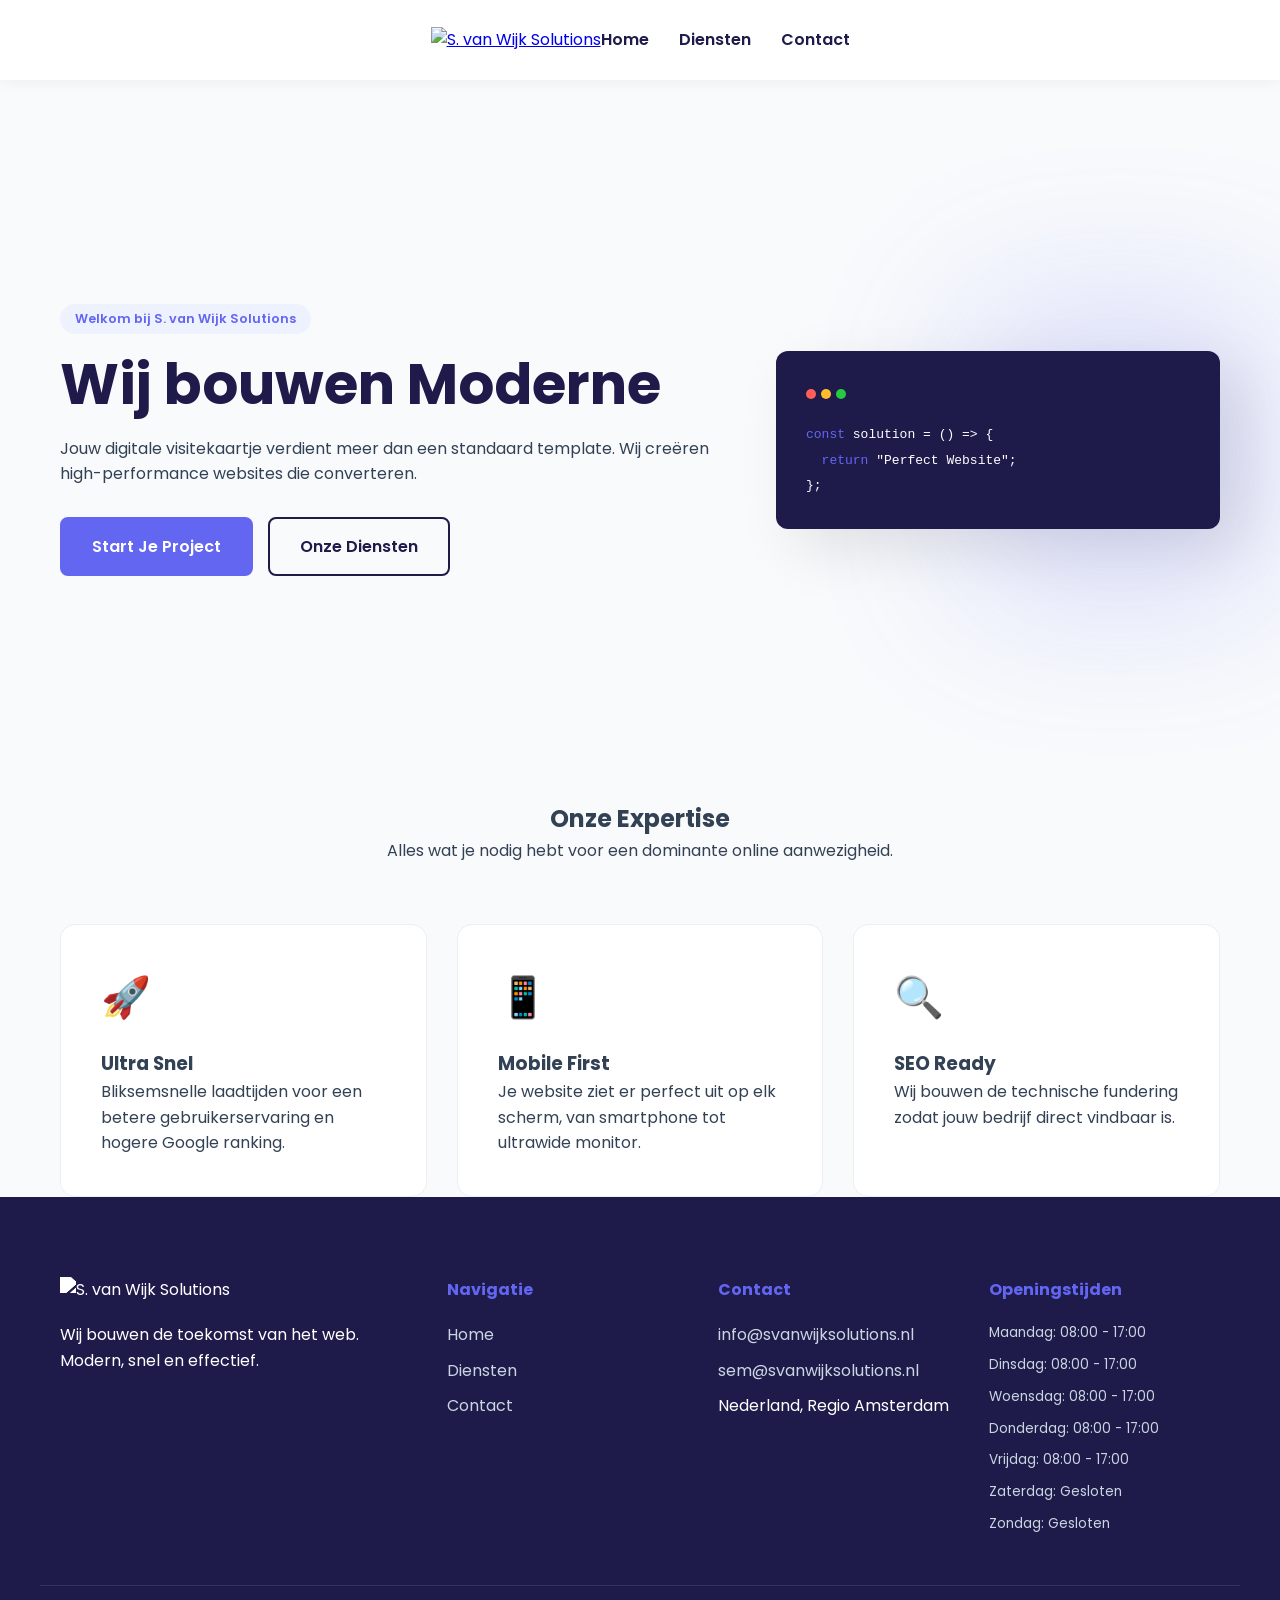
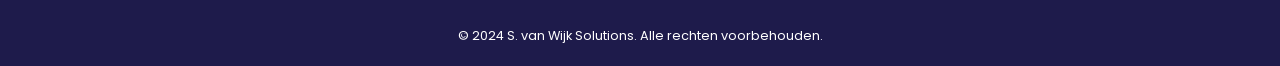
==== index.html @ f0fe6c26 "Add files via upload" ====
<!DOCTYPE html>
<html lang="nl">
<head>
    <meta charset="UTF-8">
    <meta name="viewport" content="width=device-width, initial-scale=1.0">
    <title>S. van Wijk Solutions | Moderne Websites & Maatwerk</title>
    <meta name="description" content="S. van Wijk Solutions bouwt ultra-moderne, snelle en SEO-geoptimaliseerde websites voor bedrijven.">
    <link rel="stylesheet" href="style.css">
    <link rel="preconnect" href="https://fonts.googleapis.com">
    <link rel="preconnect" href="https://fonts.gstatic.com" crossorigin>
    <link href="https://fonts.googleapis.com/css2?family=Poppins:wght@300;400;600;800&display=swap" rel="stylesheet">
</head>
<body>

    <div id="header-placeholder"></div>

    <main>
        <!-- HERO SECTION -->
        <section class="hero reveal">
            <div class="container hero-grid">
                <div class="hero-content">
                    <span class="badge">Welkom bij S. van Wijk Solutions</span>
                    <h1>Wij bouwen <span class="typewriter" id="typewriter"></span></h1>
                    <p>Jouw digitale visitekaartje verdient meer dan een standaard template. Wij creëren high-performance websites die converteren.</p>
                    <div class="hero-btns">
                        <a href="contact.html" class="btn btn-primary">Start Je Project</a>
                        <a href="#diensten" class="btn btn-secondary">Onze Diensten</a>
                    </div>
                </div>
                <div class="hero-visual">
                    <div class="floating-card">
                        <div class="code-dots"><span></span><span></span><span></span></div>
                        <pre><code><span>const</span> solution = () => {
  <span>return</span> "Perfect Website";
};</code></pre>
                    </div>
                    <div class="blob"></div>
                </div>
            </div>
        </section>

        <!-- SERVICES SECTION -->
        <section id="diensten" class="services container reveal">
            <div class="section-header">
                <h2>Onze Expertise</h2>
                <p>Alles wat je nodig hebt voor een dominante online aanwezigheid.</p>
            </div>
            <div class="grid-3">
                <div class="card">
                    <div class="icon">🚀</div>
                    <h3>Ultra Snel</h3>
                    <p>Bliksemsnelle laadtijden voor een betere gebruikerservaring en hogere Google ranking.</p>
                </div>
                <div class="card">
                    <div class="icon">📱</div>
                    <h3>Mobile First</h3>
                    <p>Je website ziet er perfect uit op elk scherm, van smartphone tot ultrawide monitor.</p>
                </div>
                <div class="card">
                    <div class="icon">🔍</div>
                    <h3>SEO Ready</h3>
                    <p>Wij bouwen de technische fundering zodat jouw bedrijf direct vindbaar is.</p>
                </div>
            </div>
        </section>
    </main>

    <div id="footer-placeholder"></div>

    <script src="js/script.js"></script>
</body>
</html>
---- style.css ----
:root {
    --primary: #1e1b4b; /* Deep Indigo */
    --accent: #6366f1;  /* Electric Indigo */
    --soft: #EEF2FF;
    --text: #334155;
    --light: #f8fafc;
    --white: #ffffff;
    --transition: all 0.4s cubic-bezier(0.165, 0.84, 0.44, 1);
}

* { margin: 0; padding: 0; box-sizing: border-box; }

body {
    font-family: 'Poppins', sans-serif;
    background-color: var(--light);
    color: var(--text);
    line-height: 1.6;
    overflow-x: hidden;
}

.container {
    max-width: 1200px;
    margin: 0 auto;
    padding: 0 20px;
}

/* Header & Nav */
header {
    background: var(--white);
    height: 80px;
    display: flex;
    align-items: center;
    position: sticky;
    top: 0;
    z-index: 1000;
    box-shadow: 0 2px 15px rgba(0,0,0,0.05);
}

nav {
    display: flex;
    justify-content: space-between;
    align-items: center;
    width: 100%;
}

.logo img {
    max-height: 35px;
    display: block;
}

.nav-links {
    display: flex;
    gap: 30px;
    list-style: none;
}

.nav-links a {
    text-decoration: none;
    color: var(--primary);
    font-weight: 600;
    transition: var(--transition);
}

.nav-links a:hover { color: var(--accent); }

/* Mobile Menu Button */
.burger {
    display: none;
    cursor: pointer;
    background: none;
    border: none;
    font-size: 24px;
    color: var(--primary);
}

/* Mobile Overlay */
.mobile-overlay {
    position: fixed;
    top: 0;
    right: -100%;
    width: 100%;
    height: 100vh;
    background: var(--primary);
    display: flex;
    flex-direction: column;
    align-items: center;
    justify-content: center;
    transition: var(--transition);
    z-index: 999;
}

.mobile-overlay.active { right: 0; }

.mobile-overlay a {
    color: var(--white);
    font-size: 2rem;
    margin: 15px 0;
    text-decoration: none;
}

/* Hero Section */
.hero {
    padding: 100px 0;
    min-height: 80vh;
    display: flex;
    align-items: center;
}

.hero-grid {
    display: grid;
    grid-template-columns: 1.2fr 0.8fr;
    gap: 50px;
    align-items: center;
}

.badge {
    background: var(--soft);
    color: var(--accent);
    padding: 5px 15px;
    border-radius: 20px;
    font-size: 0.8rem;
    font-weight: 600;
    display: inline-block;
    margin-bottom: 20px;
}

h1 { font-size: 3.5rem; color: var(--primary); line-height: 1.1; margin-bottom: 20px; }
.accent-text { color: var(--accent); }

.hero-btns { display: flex; gap: 15px; margin-top: 30px; }

.btn {
    padding: 15px 30px;
    border-radius: 8px;
    text-decoration: none;
    font-weight: 600;
    transition: var(--transition);
    display: inline-block;
}

.btn-primary { background: var(--accent); color: var(--white); border: 2px solid var(--accent); }
.btn-primary:hover { background: transparent; color: var(--accent); transform: translateY(-3px); }

.btn-secondary { border: 2px solid var(--primary); color: var(--primary); }

/* Visual Elements */
.hero-visual { position: relative; }

.floating-card {
    background: var(--primary);
    color: #fff;
    padding: 30px;
    border-radius: 12px;
    box-shadow: 20px 20px 60px rgba(0,0,0,0.1);
    position: relative;
    z-index: 2;
    animation: float 6s ease-in-out infinite;
}

.code-dots span {
    height: 10px; width: 10px; border-radius: 50%; display: inline-block;
    background: #ff5f56; margin-right: 5px;
}
.code-dots span:nth-child(2) { background: #ffbd2e; }
.code-dots span:nth-child(3) { background: #27c93f; }

pre { font-family: 'Courier New', monospace; margin-top: 15px; }
pre code span { color: var(--accent); }

.blob {
    position: absolute;
    top: -50px; right: -50px;
    width: 300px; height: 300px;
    background: var(--accent);
    filter: blur(80px);
    opacity: 0.2;
    z-index: 1;
}

/* Sections */
.section-header { text-align: center; margin-bottom: 60px; }
.grid-3 { display: grid; grid-template-columns: repeat(3, 1fr); gap: 30px; }

.card {
    background: var(--white);
    padding: 40px;
    border-radius: 15px;
    transition: var(--transition);
    border: 1px solid #eee;
}

.card:hover { transform: translateY(-10px); box-shadow: 0 20px 40px rgba(0,0,0,0.05); }
.card .icon { font-size: 2.5rem; margin-bottom: 20px; }

/* Contact Page Specifics */
.contact-split { display: grid; grid-template-columns: 1fr 1fr; gap: 40px; margin-top: 40px; }
.map-container { height: 450px; border-radius: 15px; overflow: hidden; }
.contact-form { display: grid; gap: 20px; }
.form-group input, .form-group textarea {
    width: 100%; padding: 15px; border: 1px solid #ddd; border-radius: 8px; font-family: inherit;
}

/* Footer */
footer { background: var(--primary); color: var(--white); padding: 80px 0 20px 0; }
.footer-grid { display: grid; grid-template-columns: 1.5fr 1fr 1fr 1fr; gap: 40px; }
.footer-col h4 { margin-bottom: 20px; color: var(--accent); }
.footer-col ul { list-style: none; }
.footer-col ul li { margin-bottom: 10px; }
.footer-col a { color: #cbd5e1; text-decoration: none; transition: 0.3s; }
.footer-col a:hover { color: var(--white); }
.footer-bottom { text-align: center; padding-top: 40px; margin-top: 40px; border-top: 1px solid rgba(255,255,255,0.1); font-size: 0.8rem; }

/* Animations */
@keyframes float {
    0%, 100% { transform: translateY(0); }
    50% { transform: translateY(-20px); }
}

.reveal { opacity: 0; transform: translateY(30px); transition: 1s all ease; }
.reveal.active { opacity: 1; transform: translateY(0); }

/* Responsive */
@media (max-width: 968px) {
    h1 { font-size: 2.5rem; }
    .hero-grid, .grid-3, .contact-split, .footer-grid { grid-template-columns: 1fr; }
    .hero-visual { order: -1; }
    .burger { display: block; }
    .nav-links { display: none; }
}
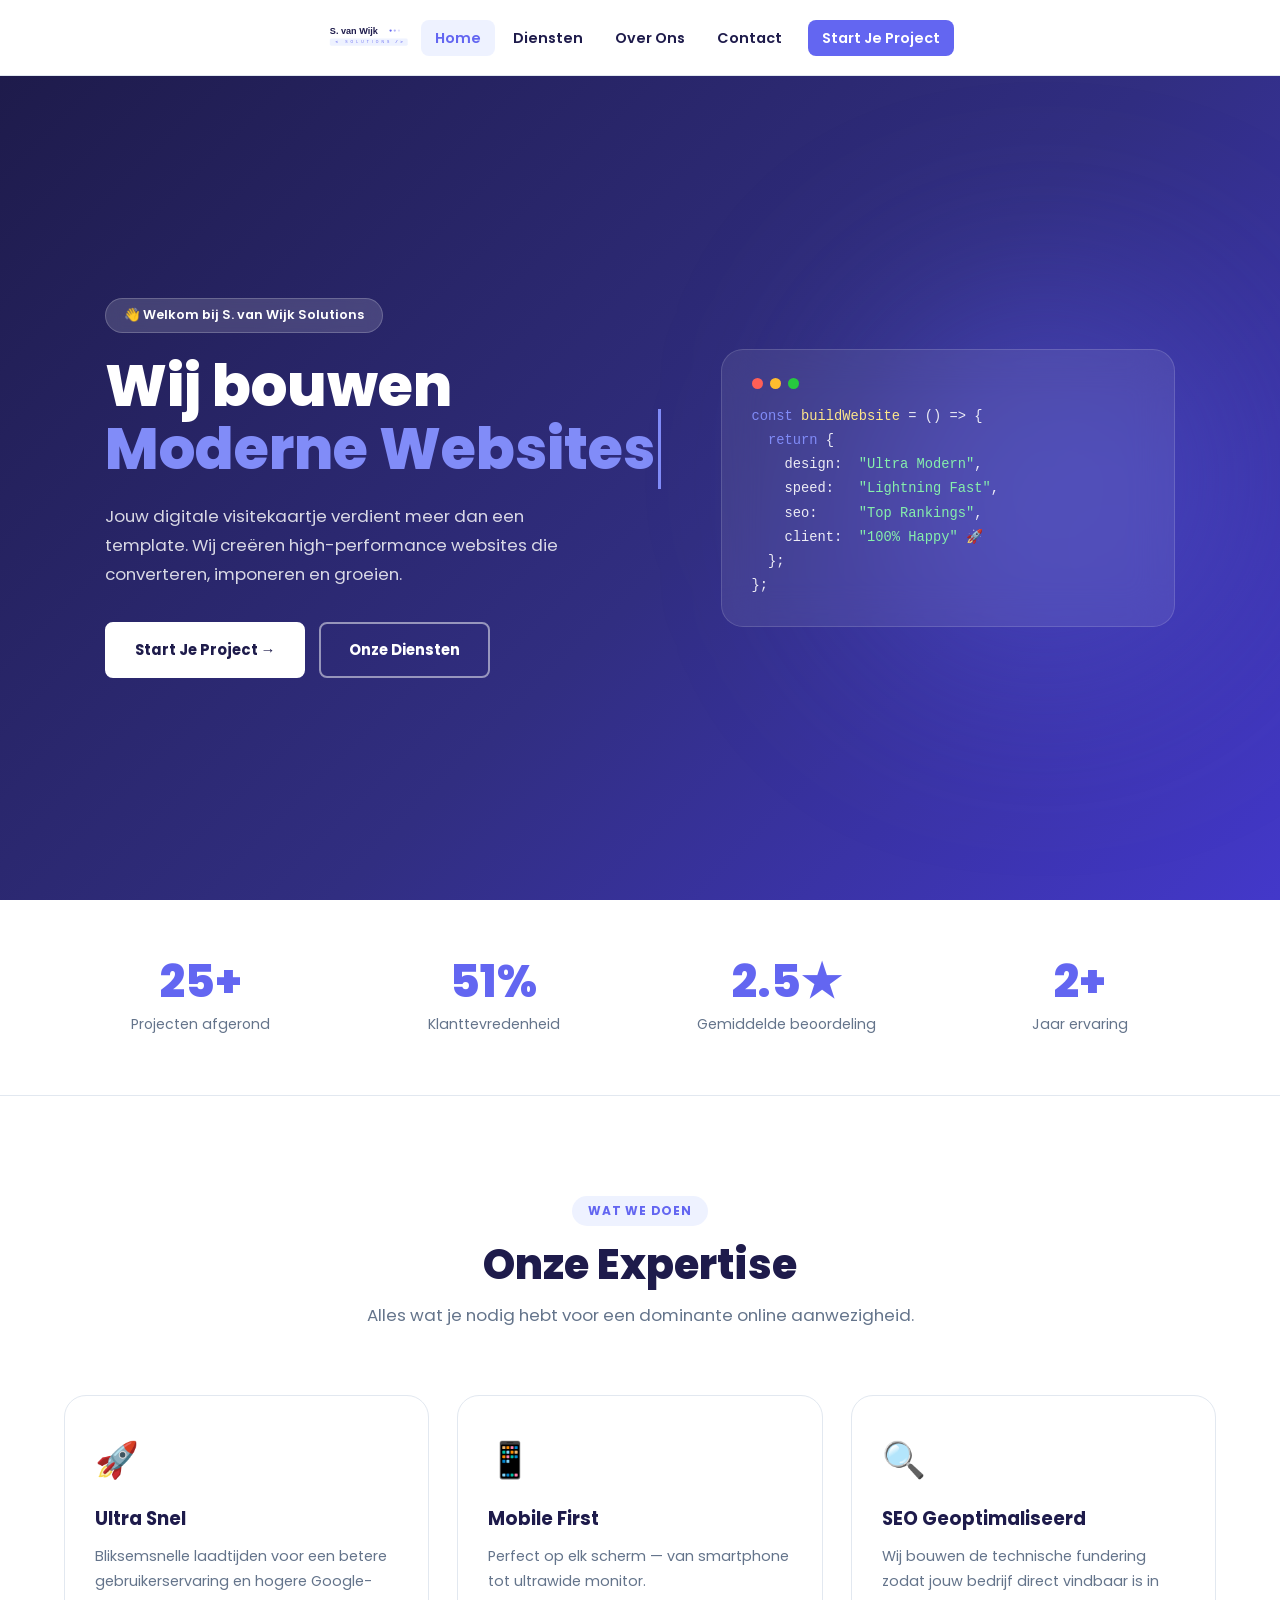
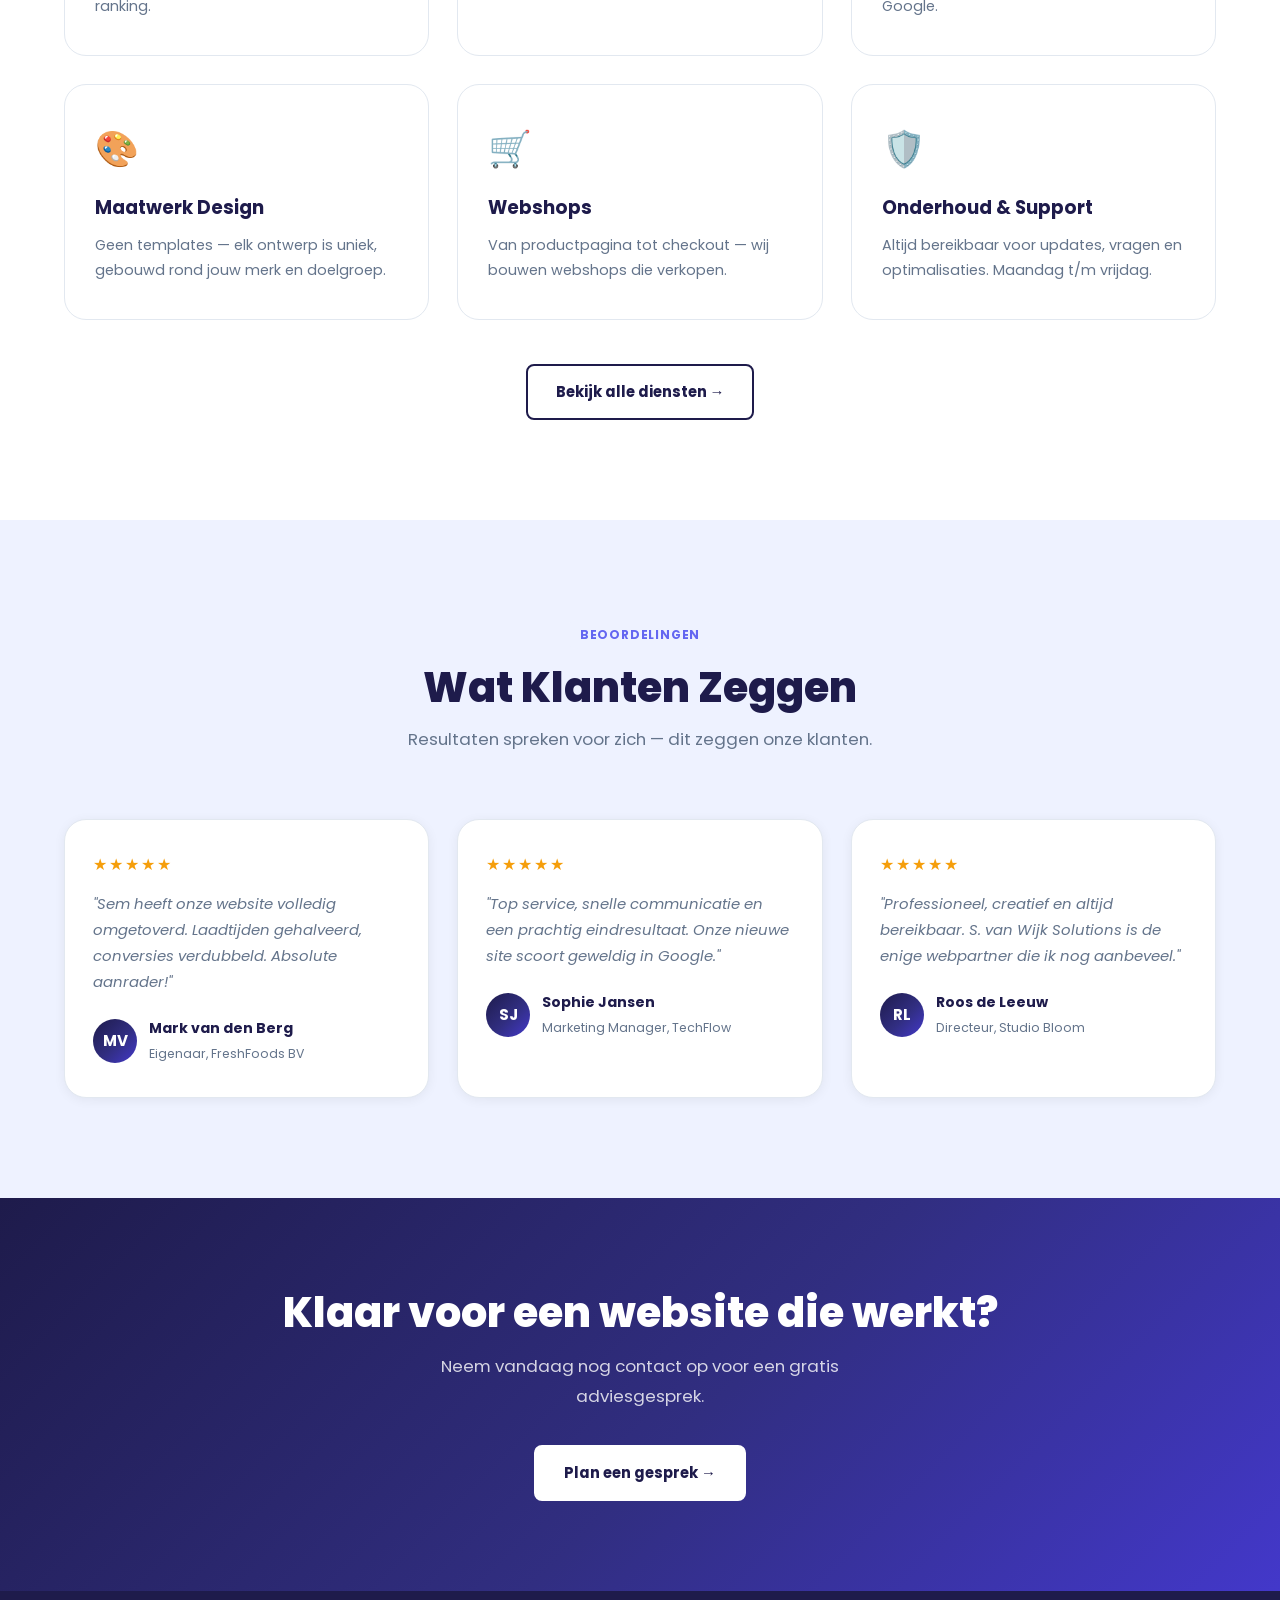
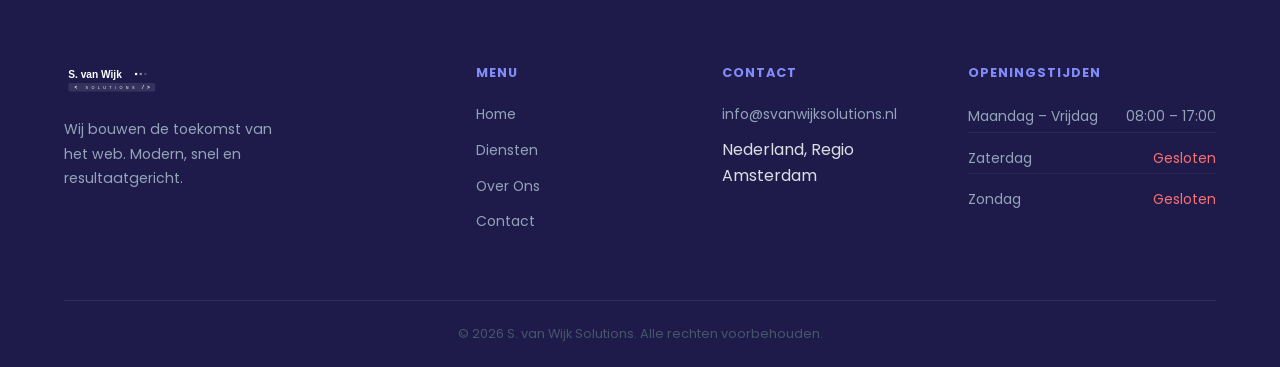
==== commit 389953de: "Add files via upload" ====
--- a/index.html
+++ b/index.html
@@ -1,72 +1,182 @@
 <!DOCTYPE html>
 <html lang="nl">
 <head>
-    <meta charset="UTF-8">
-    <meta name="viewport" content="width=device-width, initial-scale=1.0">
-    <title>S. van Wijk Solutions | Moderne Websites & Maatwerk</title>
-    <meta name="description" content="S. van Wijk Solutions bouwt ultra-moderne, snelle en SEO-geoptimaliseerde websites voor bedrijven.">
-    <link rel="stylesheet" href="style.css">
-    <link rel="preconnect" href="https://fonts.googleapis.com">
-    <link rel="preconnect" href="https://fonts.gstatic.com" crossorigin>
-    <link href="https://fonts.googleapis.com/css2?family=Poppins:wght@300;400;600;800&display=swap" rel="stylesheet">
+  <meta charset="UTF-8">
+  <meta name="viewport" content="width=device-width, initial-scale=1.0">
+  <title>S. van Wijk Solutions | Moderne Websites & Maatwerk</title>
+  <meta name="description" content="S. van Wijk Solutions bouwt ultra-moderne, snelle en SEO-geoptimaliseerde websites en webshops voor bedrijven in heel Nederland.">
+  <link rel="preconnect" href="https://fonts.googleapis.com">
+  <link rel="preconnect" href="https://fonts.gstatic.com" crossorigin>
+  <link href="https://fonts.googleapis.com/css2?family=Poppins:wght@300;400;600;700;800&display=swap" rel="stylesheet">
+  <link rel="stylesheet" href="/style.css">
 </head>
 <body>
 
-    <div id="header-placeholder"></div>
+  <div id="header-placeholder"></div>
 
-    <main>
-        <!-- HERO SECTION -->
-        <section class="hero reveal">
-            <div class="container hero-grid">
-                <div class="hero-content">
-                    <span class="badge">Welkom bij S. van Wijk Solutions</span>
-                    <h1>Wij bouwen <span class="typewriter" id="typewriter"></span></h1>
-                    <p>Jouw digitale visitekaartje verdient meer dan een standaard template. Wij creëren high-performance websites die converteren.</p>
-                    <div class="hero-btns">
-                        <a href="contact.html" class="btn btn-primary">Start Je Project</a>
-                        <a href="#diensten" class="btn btn-secondary">Onze Diensten</a>
-                    </div>
-                </div>
-                <div class="hero-visual">
-                    <div class="floating-card">
-                        <div class="code-dots"><span></span><span></span><span></span></div>
-                        <pre><code><span>const</span> solution = () => {
-  <span>return</span> "Perfect Website";
-};</code></pre>
-                    </div>
-                    <div class="blob"></div>
-                </div>
+  <main>
+
+    <!-- ===== HERO ===== -->
+    <section class="hero">
+      <div class="container">
+        <div class="hero__grid">
+          <div class="hero__content">
+            <span class="hero__badge">👋 Welkom bij S. van Wijk Solutions</span>
+            <h1>Wij bouwen<br><span class="typewriter" id="typewriter"></span></h1>
+            <p class="hero__sub">Jouw digitale visitekaartje verdient meer dan een template. Wij creëren high-performance websites die converteren, imponeren en groeien.</p>
+            <div class="hero__btns">
+              <a href="/contact.html" class="btn btn--white">Start Je Project →</a>
+              <a href="/diensten.html" class="btn btn--outline" style="border-color:rgba(255,255,255,.5);color:#fff;">Onze Diensten</a>
             </div>
-        </section>
+          </div>
+          <div class="hero__visual">
+            <div class="code-card">
+              <div class="code-card__dots">
+                <span></span><span></span><span></span>
+              </div>
+              <pre><span class="kw">const</span> <span class="fn">buildWebsite</span> = () => {
+  <span class="kw">return</span> {
+    design:  <span class="str">"Ultra Modern"</span>,
+    speed:   <span class="str">"Lightning Fast"</span>,
+    seo:     <span class="str">"Top Rankings"</span>,
+    client:  <span class="str">"100% Happy"</span> 🚀
+  };
+};</pre>
+            </div>
+            <div class="hero__blob"></div>
+          </div>
+        </div>
+      </div>
+    </section>
 
-        <!-- SERVICES SECTION -->
-        <section id="diensten" class="services container reveal">
-            <div class="section-header">
-                <h2>Onze Expertise</h2>
-                <p>Alles wat je nodig hebt voor een dominante online aanwezigheid.</p>
+    <!-- ===== STATS ===== -->
+    <section class="stats">
+      <div class="container">
+        <div class="stats__grid">
+          <div class="reveal reveal--delay-1">
+            <div class="stat__num"><span data-count="50" data-suffix="+">0+</span></div>
+            <div class="stat__label">Projecten afgerond</div>
+          </div>
+          <div class="reveal reveal--delay-2">
+            <div class="stat__num"><span data-count="100" data-suffix="%">0%</span></div>
+            <div class="stat__label">Klanttevredenheid</div>
+          </div>
+          <div class="reveal reveal--delay-3">
+            <div class="stat__num"><span data-count="4.9" data-suffix="★">0★</span></div>
+            <div class="stat__label">Gemiddelde beoordeling</div>
+          </div>
+          <div class="reveal">
+            <div class="stat__num"><span data-count="5" data-suffix="+">0+</span></div>
+            <div class="stat__label">Jaar ervaring</div>
+          </div>
+        </div>
+      </div>
+    </section>
+
+    <!-- ===== DIENSTEN ===== -->
+    <section class="section section--alt" id="diensten">
+      <div class="container">
+        <div class="section-header reveal">
+          <span class="tag">WAT WE DOEN</span>
+          <h2>Onze Expertise</h2>
+          <p>Alles wat je nodig hebt voor een dominante online aanwezigheid.</p>
+        </div>
+        <div class="grid--3">
+          <div class="card reveal reveal--delay-1">
+            <span class="card__icon">🚀</span>
+            <h3>Ultra Snel</h3>
+            <p>Bliksemsnelle laadtijden voor een betere gebruikerservaring en hogere Google-ranking.</p>
+          </div>
+          <div class="card reveal reveal--delay-2">
+            <span class="card__icon">📱</span>
+            <h3>Mobile First</h3>
+            <p>Perfect op elk scherm — van smartphone tot ultrawide monitor.</p>
+          </div>
+          <div class="card reveal reveal--delay-3">
+            <span class="card__icon">🔍</span>
+            <h3>SEO Geoptimaliseerd</h3>
+            <p>Wij bouwen de technische fundering zodat jouw bedrijf direct vindbaar is in Google.</p>
+          </div>
+          <div class="card reveal reveal--delay-1">
+            <span class="card__icon">🎨</span>
+            <h3>Maatwerk Design</h3>
+            <p>Geen templates — elk ontwerp is uniek, gebouwd rond jouw merk en doelgroep.</p>
+          </div>
+          <div class="card reveal reveal--delay-2">
+            <span class="card__icon">🛒</span>
+            <h3>Webshops</h3>
+            <p>Van productpagina tot checkout — wij bouwen webshops die verkopen.</p>
+          </div>
+          <div class="card reveal reveal--delay-3">
+            <span class="card__icon">🛡️</span>
+            <h3>Onderhoud & Support</h3>
+            <p>Altijd bereikbaar voor updates, vragen en optimalisaties. Maandag t/m vrijdag.</p>
+          </div>
+        </div>
+        <div style="text-align:center; margin-top:44px;" class="reveal">
+          <a href="/diensten.html" class="btn btn--outline">Bekijk alle diensten →</a>
+        </div>
+      </div>
+    </section>
+
+    <!-- ===== TESTIMONIALS ===== -->
+    <section class="section testimonials">
+      <div class="container">
+        <div class="section-header reveal">
+          <span class="tag">BEOORDELINGEN</span>
+          <h2>Wat Klanten Zeggen</h2>
+          <p>Resultaten spreken voor zich — dit zeggen onze klanten.</p>
+        </div>
+        <div class="grid--3">
+          <div class="test-card reveal reveal--delay-1">
+            <div class="test-card__stars">★★★★★</div>
+            <p>"Sem heeft onze website volledig omgetoverd. Laadtijden gehalveerd, conversies verdubbeld. Absolute aanrader!"</p>
+            <div class="test-card__author">
+              <div class="avatar">MV</div>
+              <div>
+                <strong>Mark van den Berg</strong>
+                <span>Eigenaar, FreshFoods BV</span>
+              </div>
             </div>
-            <div class="grid-3">
-                <div class="card">
-                    <div class="icon">🚀</div>
-                    <h3>Ultra Snel</h3>
-                    <p>Bliksemsnelle laadtijden voor een betere gebruikerservaring en hogere Google ranking.</p>
-                </div>
-                <div class="card">
-                    <div class="icon">📱</div>
-                    <h3>Mobile First</h3>
-                    <p>Je website ziet er perfect uit op elk scherm, van smartphone tot ultrawide monitor.</p>
-                </div>
-                <div class="card">
-                    <div class="icon">🔍</div>
-                    <h3>SEO Ready</h3>
-                    <p>Wij bouwen de technische fundering zodat jouw bedrijf direct vindbaar is.</p>
-                </div>
+          </div>
+          <div class="test-card reveal reveal--delay-2">
+            <div class="test-card__stars">★★★★★</div>
+            <p>"Top service, snelle communicatie en een prachtig eindresultaat. Onze nieuwe site scoort geweldig in Google."</p>
+            <div class="test-card__author">
+              <div class="avatar">SJ</div>
+              <div>
+                <strong>Sophie Jansen</strong>
+                <span>Marketing Manager, TechFlow</span>
+              </div>
             </div>
-        </section>
-    </main>
+          </div>
+          <div class="test-card reveal reveal--delay-3">
+            <div class="test-card__stars">★★★★★</div>
+            <p>"Professioneel, creatief en altijd bereikbaar. S. van Wijk Solutions is de enige webpartner die ik nog aanbeveel."</p>
+            <div class="test-card__author">
+              <div class="avatar">RL</div>
+              <div>
+                <strong>Roos de Leeuw</strong>
+                <span>Directeur, Studio Bloom</span>
+              </div>
+            </div>
+          </div>
+        </div>
+      </div>
+    </section>
 
-    <div id="footer-placeholder"></div>
+    <!-- ===== CTA BANNER ===== -->
+    <section class="cta-banner reveal">
+      <div class="container">
+        <h2>Klaar voor een website die werkt?</h2>
+        <p>Neem vandaag nog contact op voor een gratis adviesgesprek.</p>
+        <a href="/contact.html" class="btn btn--white">Plan een gesprek →</a>
+      </div>
+    </section>
 
-    <script src="js/script.js"></script>
+  </main>
+
+  <div id="footer-placeholder"></div>
+  <script src="/js/script.js"></script>
 </body>
 </html>
--- a/style.css
+++ b/style.css
@@ -1,229 +1,766 @@
+/* ============================================================
+   DESIGN TOKENS
+============================================================ */
 :root {
-    --primary: #1e1b4b; /* Deep Indigo */
-    --accent: #6366f1;  /* Electric Indigo */
-    --soft: #EEF2FF;
-    --text: #334155;
-    --light: #f8fafc;
-    --white: #ffffff;
-    --transition: all 0.4s cubic-bezier(0.165, 0.84, 0.44, 1);
-}
-
-* { margin: 0; padding: 0; box-sizing: border-box; }
-
+  --clr-primary:   #1e1b4b;
+  --clr-accent:    #6366f1;
+  --clr-accent-h:  #4f46e5;
+  --clr-accent2:   #818cf8;
+  --clr-soft:      #eef2ff;
+  --clr-text:      #334155;
+  --clr-muted:     #64748b;
+  --clr-light:     #f8fafc;
+  --clr-white:     #ffffff;
+  --clr-border:    #e2e8f0;
+
+  --gradient: linear-gradient(135deg, #1e1b4b 0%, #312e81 55%, #4338ca 100%);
+
+  --radius-sm: 8px;
+  --radius-md: 14px;
+  --radius-lg: 22px;
+
+  --shadow-sm: 0 2px 12px rgba(0,0,0,.06);
+  --shadow-md: 0 8px 30px rgba(0,0,0,.09);
+  --shadow-lg: 0 20px 60px rgba(0,0,0,.12);
+
+  --tr: all .35s cubic-bezier(.165,.84,.44,1);
+
+  --max-w: 1200px;
+  --header-h: 76px;
+}
+
+/* ============================================================
+   RESET & BASE
+============================================================ */
+*, *::before, *::after { margin: 0; padding: 0; box-sizing: border-box; }
+html { scroll-behavior: smooth; font-size: 16px; }
 body {
-    font-family: 'Poppins', sans-serif;
-    background-color: var(--light);
-    color: var(--text);
-    line-height: 1.6;
-    overflow-x: hidden;
-}
-
+  font-family: 'Poppins', sans-serif;
+  background: var(--clr-light);
+  color: var(--clr-text);
+  line-height: 1.6;
+  overflow-x: hidden;
+}
+img { display: block; max-width: 100%; height: auto; }
+a { color: inherit; }
+ul[role="list"] { list-style: none; }
+
+/* ============================================================
+   TYPOGRAPHY
+============================================================ */
+h1 { font-size: clamp(2rem, 5vw, 3.6rem); font-weight: 800; line-height: 1.1; color: var(--clr-primary); }
+h2 { font-size: clamp(1.6rem, 3.5vw, 2.6rem); font-weight: 800; line-height: 1.2; color: var(--clr-primary); }
+h3 { font-size: 1.15rem; font-weight: 700; color: var(--clr-primary); }
+p  { color: var(--clr-muted); line-height: 1.75; }
+
+/* ============================================================
+   LAYOUT UTILS
+============================================================ */
 .container {
-    max-width: 1200px;
-    margin: 0 auto;
-    padding: 0 20px;
-}
-
-/* Header & Nav */
+  max-width: var(--max-w);
+  margin-inline: auto;
+  padding-inline: 24px;
+}
+.section { padding-block: 100px; }
+.section--alt { background: var(--clr-white); }
+
+.section-header {
+  text-align: center;
+  max-width: 600px;
+  margin-inline: auto;
+  margin-bottom: 64px;
+}
+.section-header p { margin-top: 12px; font-size: 1.05rem; }
+
+.tag {
+  display: inline-block;
+  background: var(--clr-soft);
+  color: var(--clr-accent);
+  padding: 5px 16px;
+  border-radius: 24px;
+  font-size: .75rem;
+  font-weight: 700;
+  letter-spacing: .8px;
+  text-transform: uppercase;
+  margin-bottom: 14px;
+}
+
+/* ============================================================
+   BUTTONS
+============================================================ */
+.btn {
+  display: inline-block;
+  padding: 14px 28px;
+  border-radius: var(--radius-sm);
+  font-family: 'Poppins', sans-serif;
+  font-weight: 700;
+  font-size: .93rem;
+  text-decoration: none;
+  cursor: pointer;
+  border: 2px solid transparent;
+  transition: var(--tr);
+  white-space: nowrap;
+}
+.btn--primary {
+  background: var(--clr-accent);
+  color: var(--clr-white);
+  border-color: var(--clr-accent);
+}
+.btn--primary:hover {
+  background: var(--clr-accent-h);
+  border-color: var(--clr-accent-h);
+  transform: translateY(-2px);
+  box-shadow: 0 10px 28px rgba(99,102,241,.35);
+}
+.btn--outline {
+  background: transparent;
+  color: var(--clr-primary);
+  border-color: var(--clr-primary);
+}
+.btn--outline:hover {
+  background: var(--clr-primary);
+  color: var(--clr-white);
+  transform: translateY(-2px);
+}
+.btn--white {
+  background: var(--clr-white);
+  color: var(--clr-primary);
+  border-color: var(--clr-white);
+}
+.btn--white:hover {
+  background: transparent;
+  color: var(--clr-white);
+  transform: translateY(-2px);
+}
+
+/* ============================================================
+   HEADER
+============================================================ */
 header {
-    background: var(--white);
-    height: 80px;
-    display: flex;
-    align-items: center;
-    position: sticky;
-    top: 0;
-    z-index: 1000;
-    box-shadow: 0 2px 15px rgba(0,0,0,0.05);
-}
-
-nav {
-    display: flex;
-    justify-content: space-between;
-    align-items: center;
-    width: 100%;
-}
-
-.logo img {
-    max-height: 35px;
-    display: block;
-}
-
-.nav-links {
-    display: flex;
-    gap: 30px;
-    list-style: none;
-}
-
-.nav-links a {
-    text-decoration: none;
-    color: var(--primary);
-    font-weight: 600;
-    transition: var(--transition);
-}
-
-.nav-links a:hover { color: var(--accent); }
-
-/* Mobile Menu Button */
-.burger {
-    display: none;
-    cursor: pointer;
-    background: none;
-    border: none;
-    font-size: 24px;
-    color: var(--primary);
-}
-
-/* Mobile Overlay */
+  position: sticky;
+  top: 0;
+  z-index: 900;
+  background: rgba(255,255,255,.97);
+  backdrop-filter: blur(12px);
+  -webkit-backdrop-filter: blur(12px);
+  height: var(--header-h);
+  display: flex;
+  align-items: center;
+  border-bottom: 1px solid var(--clr-border);
+  transition: box-shadow .3s ease;
+}
+header.scrolled { box-shadow: var(--shadow-md); }
+
+.nav {
+  display: flex;
+  justify-content: space-between;
+  align-items: center;
+  width: 100%;
+  height: 100%;
+}
+
+.nav__logo img {
+  max-height: 34px;
+  width: auto;
+}
+
+.nav__links {
+  display: flex;
+  align-items: center;
+  gap: 4px;
+}
+.nav__links a {
+  text-decoration: none;
+  color: var(--clr-primary);
+  font-weight: 600;
+  font-size: .9rem;
+  padding: 8px 14px;
+  border-radius: var(--radius-sm);
+  transition: var(--tr);
+}
+.nav__links a:hover,
+.nav__links a.active {
+  background: var(--clr-soft);
+  color: var(--clr-accent);
+}
+.nav__cta {
+  background: var(--clr-accent) !important;
+  color: var(--clr-white) !important;
+  margin-left: 8px;
+  border-radius: var(--radius-sm) !important;
+}
+.nav__cta:hover {
+  background: var(--clr-accent-h) !important;
+  box-shadow: 0 6px 20px rgba(99,102,241,.3);
+  transform: translateY(-1px);
+}
+
+/* Burger */
+.nav__burger {
+  display: none;
+  flex-direction: column;
+  justify-content: center;
+  gap: 5px;
+  background: none;
+  border: none;
+  cursor: pointer;
+  padding: 6px;
+  border-radius: var(--radius-sm);
+  transition: var(--tr);
+}
+.nav__burger:hover { background: var(--clr-soft); }
+.nav__burger span {
+  display: block;
+  width: 24px;
+  height: 2px;
+  background: var(--clr-primary);
+  border-radius: 2px;
+  transition: var(--tr);
+}
+
+/* Mobile overlay */
 .mobile-overlay {
-    position: fixed;
-    top: 0;
-    right: -100%;
-    width: 100%;
-    height: 100vh;
-    background: var(--primary);
-    display: flex;
-    flex-direction: column;
-    align-items: center;
-    justify-content: center;
-    transition: var(--transition);
-    z-index: 999;
-}
-
-.mobile-overlay.active { right: 0; }
-
-.mobile-overlay a {
-    color: var(--white);
-    font-size: 2rem;
-    margin: 15px 0;
-    text-decoration: none;
-}
-
-/* Hero Section */
+  position: fixed;
+  inset: 0;
+  background: var(--gradient);
+  z-index: 950;
+  display: flex;
+  flex-direction: column;
+  align-items: center;
+  justify-content: center;
+  gap: 8px;
+  transform: translateX(100%);
+  transition: transform .42s cubic-bezier(.165,.84,.44,1);
+}
+.mobile-overlay.active { transform: translateX(0); }
+
+.mobile-overlay__close {
+  position: absolute;
+  top: 24px;
+  right: 24px;
+  background: rgba(255,255,255,.15);
+  border: none;
+  color: #fff;
+  font-size: 1.3rem;
+  width: 44px;
+  height: 44px;
+  border-radius: 50%;
+  cursor: pointer;
+  display: flex;
+  align-items: center;
+  justify-content: center;
+  transition: var(--tr);
+}
+.mobile-overlay__close:hover { background: rgba(255,255,255,.25); }
+
+.mobile-overlay nav ul { text-align: center; }
+.mobile-overlay nav ul li { margin-bottom: 4px; }
+.mobile-overlay nav a {
+  display: block;
+  color: #fff;
+  font-size: 1.7rem;
+  font-weight: 700;
+  text-decoration: none;
+  padding: 10px 28px;
+  border-radius: var(--radius-md);
+  opacity: .9;
+  transition: var(--tr);
+}
+.mobile-overlay nav a:hover { background: rgba(255,255,255,.1); opacity: 1; }
+.mobile-overlay .btn--primary {
+  margin-top: 24px;
+  font-size: 1rem;
+}
+
+/* ============================================================
+   HERO
+============================================================ */
 .hero {
-    padding: 100px 0;
-    min-height: 80vh;
-    display: flex;
-    align-items: center;
-}
-
-.hero-grid {
-    display: grid;
-    grid-template-columns: 1.2fr 0.8fr;
-    gap: 50px;
-    align-items: center;
-}
-
-.badge {
-    background: var(--soft);
-    color: var(--accent);
-    padding: 5px 15px;
-    border-radius: 20px;
-    font-size: 0.8rem;
-    font-weight: 600;
-    display: inline-block;
-    margin-bottom: 20px;
-}
-
-h1 { font-size: 3.5rem; color: var(--primary); line-height: 1.1; margin-bottom: 20px; }
-.accent-text { color: var(--accent); }
-
-.hero-btns { display: flex; gap: 15px; margin-top: 30px; }
-
-.btn {
-    padding: 15px 30px;
-    border-radius: 8px;
-    text-decoration: none;
-    font-weight: 600;
-    transition: var(--transition);
-    display: inline-block;
-}
-
-.btn-primary { background: var(--accent); color: var(--white); border: 2px solid var(--accent); }
-.btn-primary:hover { background: transparent; color: var(--accent); transform: translateY(-3px); }
-
-.btn-secondary { border: 2px solid var(--primary); color: var(--primary); }
-
-/* Visual Elements */
-.hero-visual { position: relative; }
-
-.floating-card {
-    background: var(--primary);
-    color: #fff;
-    padding: 30px;
-    border-radius: 12px;
-    box-shadow: 20px 20px 60px rgba(0,0,0,0.1);
-    position: relative;
-    z-index: 2;
-    animation: float 6s ease-in-out infinite;
-}
-
-.code-dots span {
-    height: 10px; width: 10px; border-radius: 50%; display: inline-block;
-    background: #ff5f56; margin-right: 5px;
-}
-.code-dots span:nth-child(2) { background: #ffbd2e; }
-.code-dots span:nth-child(3) { background: #27c93f; }
-
-pre { font-family: 'Courier New', monospace; margin-top: 15px; }
-pre code span { color: var(--accent); }
-
-.blob {
-    position: absolute;
-    top: -50px; right: -50px;
-    width: 300px; height: 300px;
-    background: var(--accent);
-    filter: blur(80px);
-    opacity: 0.2;
-    z-index: 1;
-}
-
-/* Sections */
-.section-header { text-align: center; margin-bottom: 60px; }
-.grid-3 { display: grid; grid-template-columns: repeat(3, 1fr); gap: 30px; }
+  min-height: calc(100vh - var(--header-h));
+  background: var(--gradient);
+  display: flex;
+  align-items: center;
+  padding-block: 80px;
+  position: relative;
+  overflow: hidden;
+}
+.hero__grid {
+  display: grid;
+  grid-template-columns: 1.1fr .9fr;
+  gap: 60px;
+  align-items: center;
+}
+.hero__badge {
+  display: inline-block;
+  background: rgba(255,255,255,.15);
+  color: #fff;
+  border: 1px solid rgba(255,255,255,.2);
+  backdrop-filter: blur(8px);
+  padding: 6px 18px;
+  border-radius: 24px;
+  font-size: .8rem;
+  font-weight: 600;
+  margin-bottom: 22px;
+}
+.hero h1 { color: #fff; margin-bottom: 20px; }
+.hero h1 .typewriter {
+  color: var(--clr-accent2);
+  border-right: 3px solid var(--clr-accent2);
+  padding-right: 3px;
+  animation: blink .7s step-end infinite;
+}
+.hero__sub { color: rgba(255,255,255,.82); font-size: 1.05rem; max-width: 500px; }
+.hero__btns { display: flex; gap: 14px; margin-top: 32px; flex-wrap: wrap; }
+
+/* Floating code card */
+.hero__visual { position: relative; }
+.code-card {
+  background: rgba(255,255,255,.08);
+  backdrop-filter: blur(20px);
+  -webkit-backdrop-filter: blur(20px);
+  border: 1px solid rgba(255,255,255,.14);
+  border-radius: var(--radius-lg);
+  padding: 28px 30px;
+  animation: float 6s ease-in-out infinite;
+  position: relative;
+  z-index: 2;
+}
+.code-card__dots { display: flex; gap: 7px; margin-bottom: 16px; }
+.code-card__dots span {
+  width: 11px; height: 11px; border-radius: 50%;
+}
+.code-card__dots span:nth-child(1) { background: #ff5f56; }
+.code-card__dots span:nth-child(2) { background: #ffbd2e; }
+.code-card__dots span:nth-child(3) { background: #27c93f; }
+.code-card pre {
+  font-family: 'Courier New', monospace;
+  font-size: .86rem;
+  line-height: 1.75;
+  color: rgba(255,255,255,.9);
+  white-space: pre-wrap;
+}
+.code-card pre .kw  { color: var(--clr-accent2); }
+.code-card pre .str { color: #86efac; }
+.code-card pre .fn  { color: #fde68a; }
+.hero__blob {
+  position: absolute;
+  top: -60px; right: -60px;
+  width: 380px; height: 380px;
+  background: rgba(99,102,241,.35);
+  filter: blur(100px);
+  border-radius: 50%;
+  z-index: 1;
+  pointer-events: none;
+}
+
+/* ============================================================
+   STATS BAR
+============================================================ */
+.stats {
+  background: var(--clr-white);
+  padding-block: 60px;
+  border-bottom: 1px solid var(--clr-border);
+}
+.stats__grid {
+  display: grid;
+  grid-template-columns: repeat(4, 1fr);
+  gap: 20px;
+  text-align: center;
+}
+.stat__num {
+  font-size: 2.8rem;
+  font-weight: 800;
+  color: var(--clr-primary);
+  line-height: 1;
+}
+.stat__num span { color: var(--clr-accent); }
+.stat__label { font-size: .88rem; color: var(--clr-muted); margin-top: 8px; }
+
+/* ============================================================
+   SERVICE CARDS (homepage + diensten)
+============================================================ */
+.grid--3 { display: grid; grid-template-columns: repeat(3, 1fr); gap: 28px; }
+.grid--2 { display: grid; grid-template-columns: repeat(2, 1fr); gap: 32px; }
 
 .card {
-    background: var(--white);
-    padding: 40px;
-    border-radius: 15px;
-    transition: var(--transition);
-    border: 1px solid #eee;
-}
-
-.card:hover { transform: translateY(-10px); box-shadow: 0 20px 40px rgba(0,0,0,0.05); }
-.card .icon { font-size: 2.5rem; margin-bottom: 20px; }
-
-/* Contact Page Specifics */
-.contact-split { display: grid; grid-template-columns: 1fr 1fr; gap: 40px; margin-top: 40px; }
-.map-container { height: 450px; border-radius: 15px; overflow: hidden; }
-.contact-form { display: grid; gap: 20px; }
-.form-group input, .form-group textarea {
-    width: 100%; padding: 15px; border: 1px solid #ddd; border-radius: 8px; font-family: inherit;
-}
-
-/* Footer */
-footer { background: var(--primary); color: var(--white); padding: 80px 0 20px 0; }
-.footer-grid { display: grid; grid-template-columns: 1.5fr 1fr 1fr 1fr; gap: 40px; }
-.footer-col h4 { margin-bottom: 20px; color: var(--accent); }
-.footer-col ul { list-style: none; }
-.footer-col ul li { margin-bottom: 10px; }
-.footer-col a { color: #cbd5e1; text-decoration: none; transition: 0.3s; }
-.footer-col a:hover { color: var(--white); }
-.footer-bottom { text-align: center; padding-top: 40px; margin-top: 40px; border-top: 1px solid rgba(255,255,255,0.1); font-size: 0.8rem; }
-
-/* Animations */
+  background: var(--clr-white);
+  border: 1px solid var(--clr-border);
+  border-radius: var(--radius-lg);
+  padding: 36px 30px;
+  transition: var(--tr);
+  position: relative;
+  overflow: hidden;
+}
+.card::after {
+  content: '';
+  position: absolute;
+  inset: 0;
+  background: var(--gradient);
+  opacity: 0;
+  transition: var(--tr);
+  z-index: 0;
+}
+.card:hover { transform: translateY(-8px); border-color: transparent; box-shadow: var(--shadow-lg); }
+.card:hover::after { opacity: 1; }
+.card > * { position: relative; z-index: 1; }
+.card:hover .card__icon,
+.card:hover h3,
+.card:hover p { color: rgba(255,255,255,.9); }
+.card:hover h3 { color: #fff; }
+.card__icon { font-size: 2.2rem; margin-bottom: 16px; display: block; }
+.card h3 { margin-bottom: 10px; }
+.card p { font-size: .9rem; }
+
+/* ============================================================
+   TESTIMONIALS
+============================================================ */
+.testimonials { background: var(--clr-soft); }
+.test-card {
+  background: var(--clr-white);
+  border-radius: var(--radius-lg);
+  padding: 32px 28px;
+  box-shadow: var(--shadow-sm);
+  border: 1px solid var(--clr-border);
+}
+.test-card__stars { color: #f59e0b; font-size: 1rem; letter-spacing: 2px; margin-bottom: 14px; }
+.test-card p { font-style: italic; font-size: .93rem; margin-bottom: 22px; }
+.test-card__author { display: flex; align-items: center; gap: 12px; }
+.avatar {
+  width: 44px; height: 44px;
+  border-radius: 50%;
+  background: var(--gradient);
+  display: flex; align-items: center; justify-content: center;
+  color: #fff; font-weight: 700; font-size: .95rem;
+  flex-shrink: 0;
+}
+.test-card__author strong { display: block; font-size: .88rem; color: var(--clr-primary); }
+.test-card__author span  { font-size: .78rem; color: var(--clr-muted); }
+
+/* ============================================================
+   CTA BANNER
+============================================================ */
+.cta-banner {
+  background: var(--gradient);
+  padding-block: 90px;
+  text-align: center;
+}
+.cta-banner h2 { color: #fff; margin-bottom: 14px; }
+.cta-banner p  { color: rgba(255,255,255,.8); font-size: 1.05rem; margin-bottom: 34px; max-width: 500px; margin-inline: auto; margin-bottom: 34px; }
+
+/* ============================================================
+   ABOUT PAGE
+============================================================ */
+.page-hero {
+  background: var(--gradient);
+  padding-block: 110px 80px;
+  text-align: center;
+}
+.page-hero h1 { color: #fff; margin-bottom: 14px; }
+.page-hero p  { color: rgba(255,255,255,.8); max-width: 520px; margin-inline: auto; font-size: 1.05rem; }
+
+.about-grid {
+  display: grid;
+  grid-template-columns: 1fr 1.1fr;
+  gap: 80px;
+  align-items: center;
+}
+.about-visual {
+  background: var(--gradient);
+  border-radius: var(--radius-lg);
+  padding: 56px 40px;
+  text-align: center;
+  color: #fff;
+  position: relative;
+}
+.about-visual__emoji { font-size: 4.5rem; margin-bottom: 16px; }
+.about-visual h3 { font-size: 1.5rem; color: #fff; }
+.about-visual p  { color: rgba(255,255,255,.75); margin-top: 6px; }
+.about-badge {
+  position: absolute;
+  bottom: -20px;
+  right: -20px;
+  background: var(--clr-white);
+  border-radius: var(--radius-md);
+  padding: 14px 20px;
+  box-shadow: var(--shadow-md);
+  text-align: center;
+  min-width: 110px;
+}
+.about-badge strong { display: block; font-size: 1.7rem; font-weight: 800; color: var(--clr-accent); }
+.about-badge span   { font-size: .75rem; color: var(--clr-muted); }
+
+.about-text .tag { display: block; width: fit-content; }
+.about-text h2 { margin-bottom: 18px; }
+.about-text p  { margin-bottom: 16px; }
+
+.values {
+  display: grid;
+  grid-template-columns: 1fr 1fr;
+  gap: 14px;
+  margin-top: 28px;
+}
+.value-item {
+  background: var(--clr-soft);
+  border-radius: var(--radius-md);
+  padding: 18px 16px;
+  display: flex;
+  gap: 12px;
+  align-items: flex-start;
+}
+.value-item__icon { font-size: 1.3rem; line-height: 1; }
+.value-item h4    { font-size: .88rem; font-weight: 700; color: var(--clr-primary); margin-bottom: 3px; }
+.value-item p     { font-size: .8rem; margin: 0; }
+
+/* ============================================================
+   DIENSTEN PAGE
+============================================================ */
+.diensten-intro {
+  display: grid;
+  grid-template-columns: 1fr 1fr;
+  gap: 60px;
+  align-items: center;
+  margin-bottom: 80px;
+}
+.diensten-intro p { font-size: 1.05rem; }
+.diensten-intro .btn { margin-top: 20px; }
+
+.process {
+  background: var(--clr-soft);
+}
+.process-steps {
+  display: grid;
+  grid-template-columns: repeat(4, 1fr);
+  gap: 24px;
+  counter-reset: step;
+}
+.process-step {
+  background: var(--clr-white);
+  border-radius: var(--radius-lg);
+  padding: 32px 26px;
+  text-align: center;
+  border: 1px solid var(--clr-border);
+  position: relative;
+}
+.process-step__num {
+  width: 48px; height: 48px;
+  background: var(--gradient);
+  color: #fff;
+  border-radius: 50%;
+  display: flex; align-items: center; justify-content: center;
+  font-weight: 800; font-size: 1.1rem;
+  margin: 0 auto 18px;
+}
+.process-step h3 { font-size: 1rem; margin-bottom: 8px; }
+.process-step p  { font-size: .88rem; }
+
+/* ============================================================
+   CONTACT PAGE
+============================================================ */
+.contact-split {
+  display: grid;
+  grid-template-columns: 1fr 1.2fr;
+  gap: 56px;
+  align-items: start;
+}
+.map-wrap {
+  border-radius: var(--radius-lg);
+  overflow: hidden;
+  aspect-ratio: 1 / 1;
+  border: 1px solid var(--clr-border);
+  box-shadow: var(--shadow-sm);
+}
+.map-wrap iframe { width: 100%; height: 100%; border: 0; display: block; }
+
+.contact-info { margin-bottom: 36px; }
+.contact-info h3 { margin-bottom: 22px; }
+.info-item { display: flex; gap: 14px; align-items: flex-start; margin-bottom: 20px; }
+.info-icon {
+  width: 44px; height: 44px;
+  background: var(--clr-soft);
+  border-radius: 10px;
+  display: flex; align-items: center; justify-content: center;
+  font-size: 1.1rem;
+  flex-shrink: 0;
+}
+.info-item h4  { font-size: .88rem; font-weight: 700; color: var(--clr-primary); margin-bottom: 2px; }
+.info-item p, .info-item a { font-size: .85rem; color: var(--clr-muted); text-decoration: none; }
+.info-item a:hover { color: var(--clr-accent); }
+
+.contact-form-wrap {
+  background: var(--clr-white);
+  border: 1px solid var(--clr-border);
+  border-radius: var(--radius-lg);
+  padding: 42px 38px;
+  box-shadow: var(--shadow-md);
+}
+.contact-form-wrap h3 { margin-bottom: 28px; }
+.form-row { display: grid; grid-template-columns: 1fr 1fr; gap: 16px; }
+.form-group { margin-bottom: 18px; }
+.form-group label {
+  display: block;
+  font-size: .83rem;
+  font-weight: 600;
+  color: var(--clr-primary);
+  margin-bottom: 7px;
+}
+.form-group input,
+.form-group textarea,
+.form-group select {
+  width: 100%;
+  padding: 13px 16px;
+  border: 1.5px solid var(--clr-border);
+  border-radius: var(--radius-sm);
+  font-family: 'Poppins', sans-serif;
+  font-size: .9rem;
+  color: var(--clr-text);
+  background: var(--clr-light);
+  transition: var(--tr);
+  appearance: none;
+}
+.form-group input:focus,
+.form-group textarea:focus,
+.form-group select:focus {
+  outline: none;
+  border-color: var(--clr-accent);
+  background: var(--clr-white);
+  box-shadow: 0 0 0 4px rgba(99,102,241,.1);
+}
+.form-group textarea { resize: vertical; min-height: 130px; }
+.form-submit {
+  width: 100%;
+  padding: 15px;
+  font-size: 1rem;
+  border-radius: var(--radius-sm);
+  background: var(--clr-accent);
+  color: #fff;
+  font-family: 'Poppins', sans-serif;
+  font-weight: 700;
+  border: none;
+  cursor: pointer;
+  transition: var(--tr);
+}
+.form-submit:hover {
+  background: var(--clr-accent-h);
+  transform: translateY(-2px);
+  box-shadow: 0 8px 24px rgba(99,102,241,.35);
+}
+
+/* ============================================================
+   FOOTER
+============================================================ */
+.footer {
+  background: var(--clr-primary);
+  color: rgba(255,255,255,.85);
+  padding-top: 72px;
+}
+.footer__grid {
+  display: grid;
+  grid-template-columns: 1.8fr 1fr 1fr 1.2fr;
+  gap: 40px;
+  padding-bottom: 56px;
+  border-bottom: 1px solid rgba(255,255,255,.08);
+}
+.footer__logo {
+  max-height: 38px;
+  width: auto;
+  margin-bottom: 16px;
+}
+.footer__brand p { font-size: .88rem; color: #94a3b8; line-height: 1.75; max-width: 230px; }
+.footer__col h4 {
+  color: var(--clr-accent2);
+  font-size: .8rem;
+  font-weight: 700;
+  text-transform: uppercase;
+  letter-spacing: 1px;
+  margin-bottom: 18px;
+}
+.footer__col ul li { margin-bottom: 10px; }
+.footer__col ul a {
+  color: #94a3b8;
+  text-decoration: none;
+  font-size: .87rem;
+  transition: color .25s;
+}
+.footer__col ul a:hover { color: #fff; }
+.footer__col ul li span { color: #94a3b8; font-size: .87rem; }
+
+.footer__hours li {
+  display: flex;
+  justify-content: space-between;
+  gap: 16px;
+  font-size: .83rem;
+  color: #94a3b8;
+  padding-block: 4px;
+  border-bottom: 1px solid rgba(255,255,255,.05);
+}
+.footer__hours li:last-child { border-bottom: none; }
+.footer__hours .closed { color: #f87171; }
+
+.footer__bottom {
+  padding-block: 22px;
+  text-align: center;
+}
+.footer__bottom p { font-size: .8rem; color: #475569; }
+
+/* ============================================================
+   ANIMATIONS
+============================================================ */
 @keyframes float {
-    0%, 100% { transform: translateY(0); }
-    50% { transform: translateY(-20px); }
-}
-
-.reveal { opacity: 0; transform: translateY(30px); transition: 1s all ease; }
+  0%, 100% { transform: translateY(0); }
+  50%       { transform: translateY(-16px); }
+}
+@keyframes blink {
+  0%, 100% { border-color: var(--clr-accent2); }
+  50%       { border-color: transparent; }
+}
+
+.reveal {
+  opacity: 0;
+  transform: translateY(26px);
+  transition: opacity .7s ease, transform .7s ease;
+}
 .reveal.active { opacity: 1; transform: translateY(0); }
-
-/* Responsive */
-@media (max-width: 968px) {
-    h1 { font-size: 2.5rem; }
-    .hero-grid, .grid-3, .contact-split, .footer-grid { grid-template-columns: 1fr; }
-    .hero-visual { order: -1; }
-    .burger { display: block; }
-    .nav-links { display: none; }
+.reveal--delay-1 { transition-delay: .1s; }
+.reveal--delay-2 { transition-delay: .2s; }
+.reveal--delay-3 { transition-delay: .3s; }
+
+/* ============================================================
+   RESPONSIVE
+============================================================ */
+@media (max-width: 1024px) {
+  .grid--3        { grid-template-columns: repeat(2, 1fr); }
+  .process-steps  { grid-template-columns: repeat(2, 1fr); }
+  .footer__grid   { grid-template-columns: 1fr 1fr; }
+  .about-grid     { gap: 50px; }
+}
+
+@media (max-width: 768px) {
+  .nav__links     { display: none; }
+  .nav__burger    { display: flex; }
+
+  .hero__grid,
+  .about-grid,
+  .diensten-intro,
+  .contact-split  { grid-template-columns: 1fr; gap: 36px; }
+
+  .hero__visual   { order: -1; }
+
+  .grid--3,
+  .grid--2        { grid-template-columns: 1fr; }
+
+  .stats__grid    { grid-template-columns: repeat(2, 1fr); }
+  .values         { grid-template-columns: 1fr; }
+  .form-row       { grid-template-columns: 1fr; }
+  .process-steps  { grid-template-columns: 1fr; }
+  .about-badge    { right: 12px; bottom: -16px; }
+
+  .contact-form-wrap { padding: 28px 22px; }
+  .map-wrap       { aspect-ratio: 4 / 3; }
+}
+
+@media (max-width: 480px) {
+  .stats__grid  { grid-template-columns: 1fr 1fr; }
+  .footer__grid { grid-template-columns: 1fr; }
+  .hero__btns   { flex-direction: column; }
+  .cta-banner .btn { width: 100%; text-align: center; }
 }
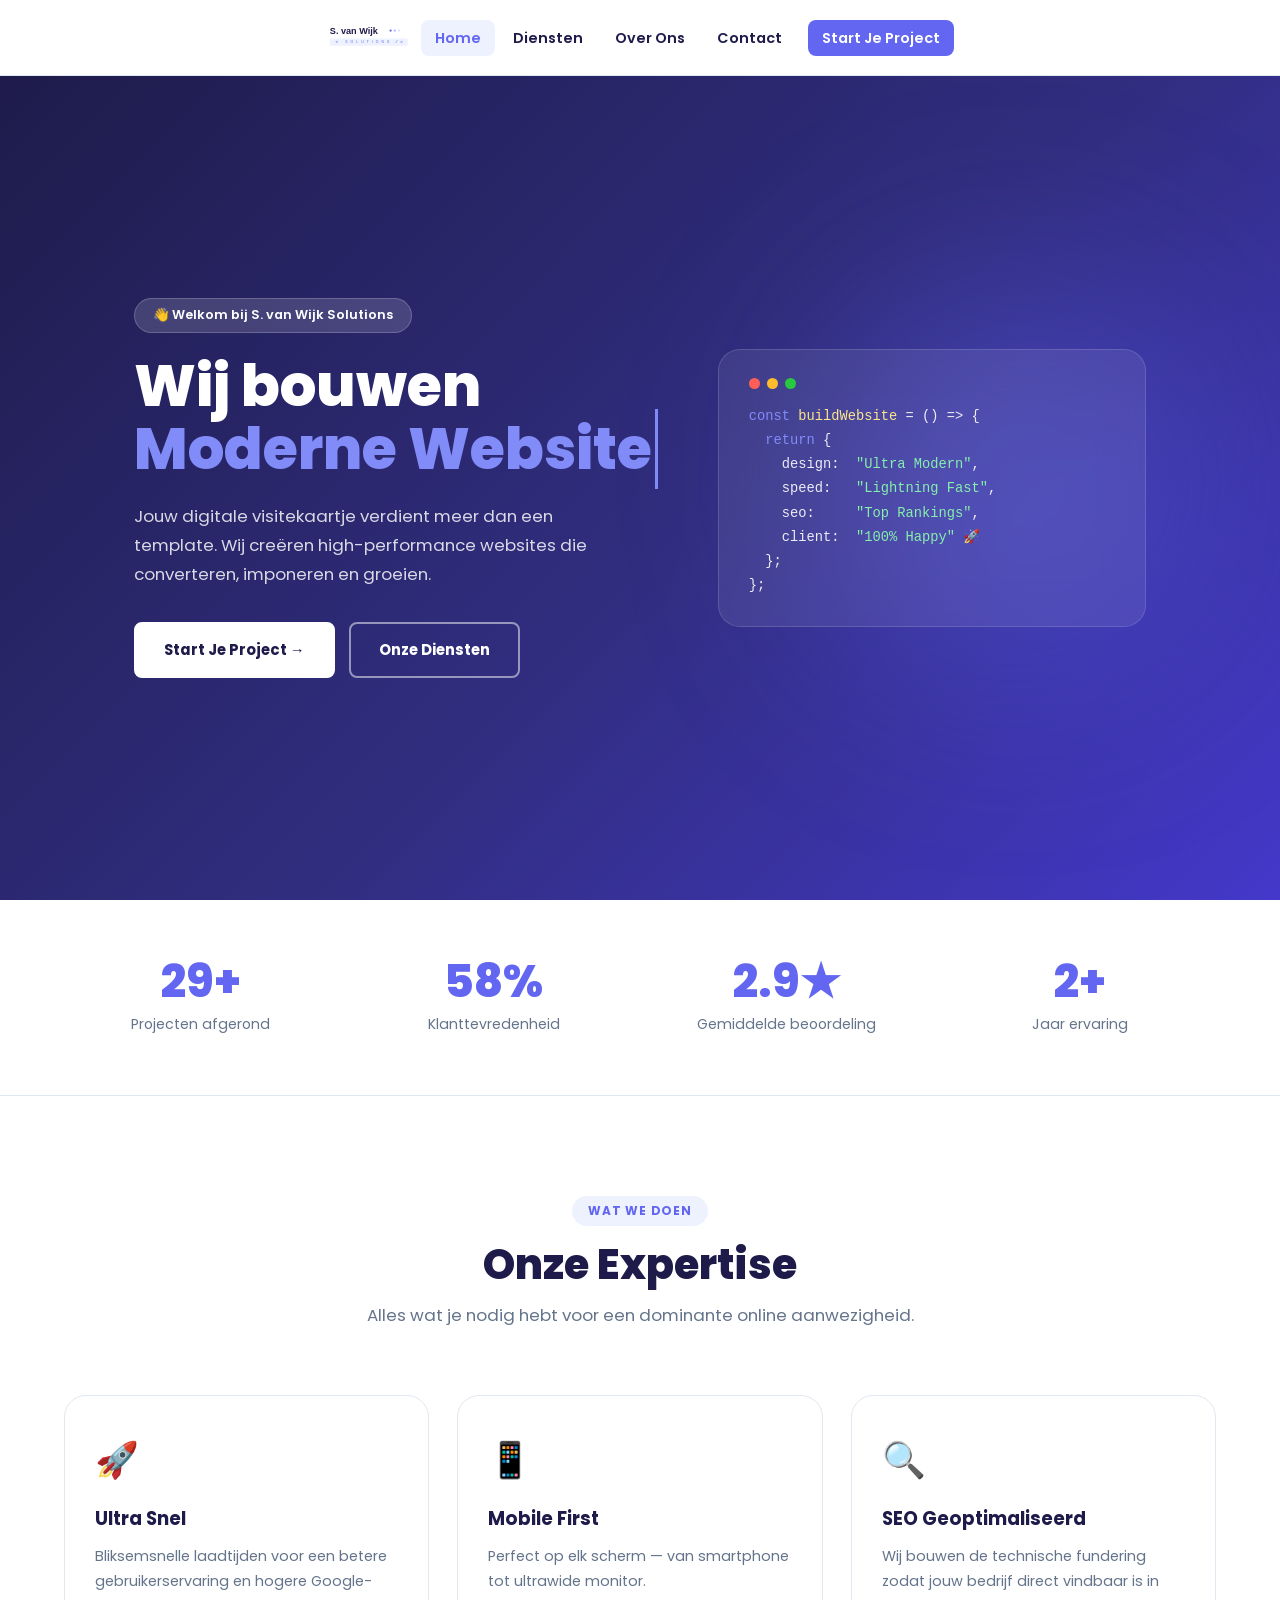
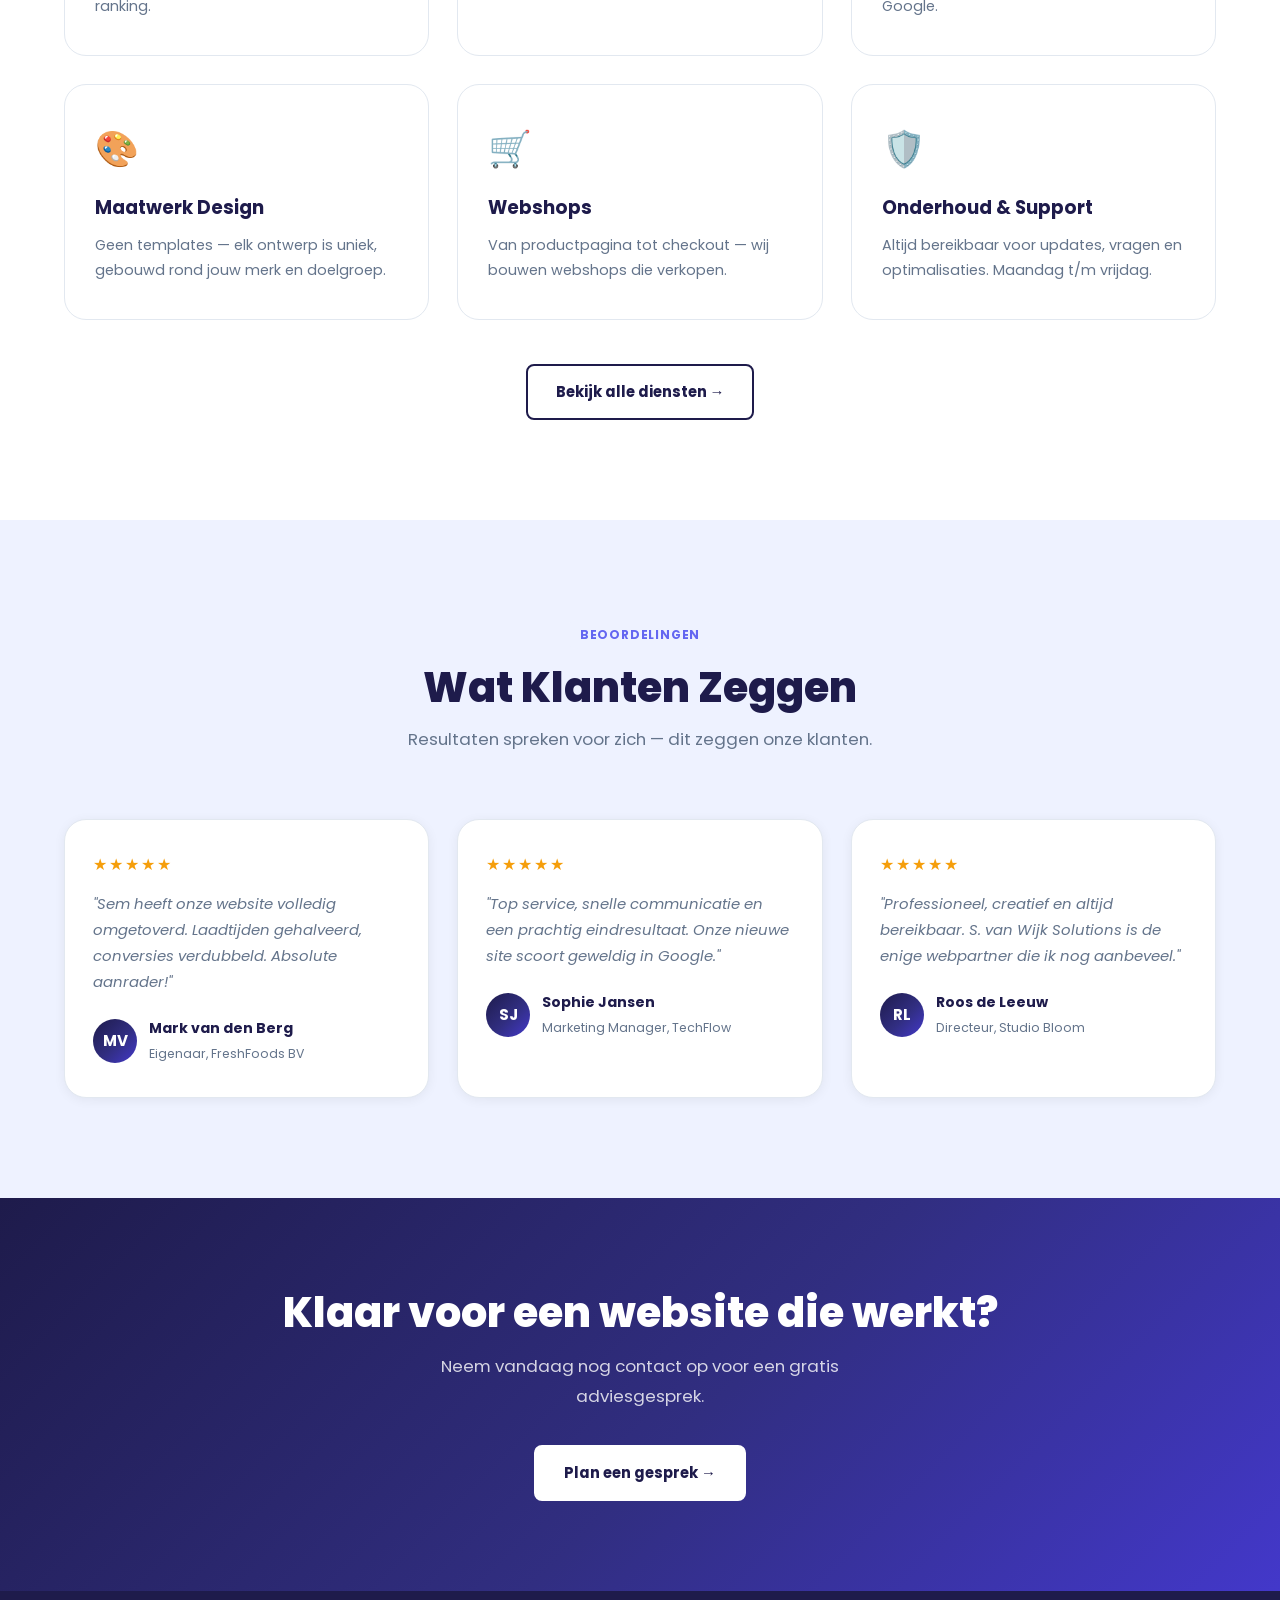
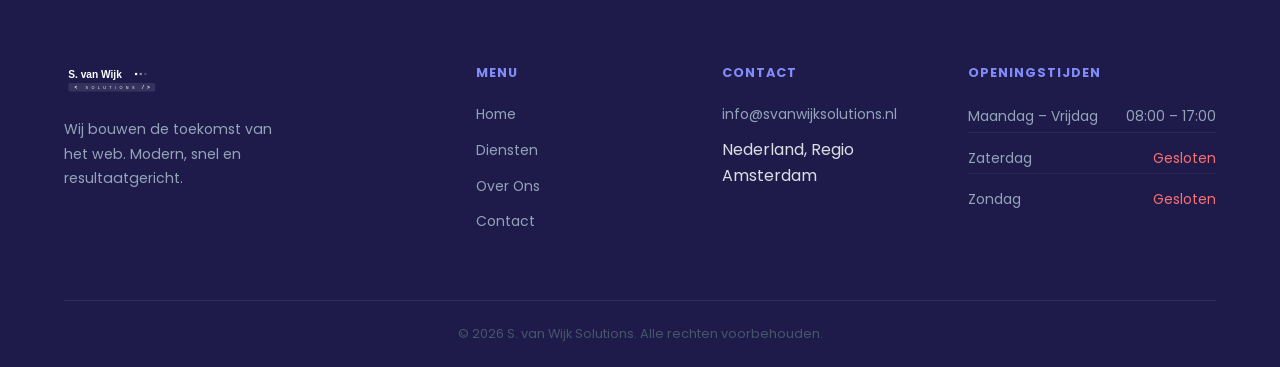
==== commit 0e71f871: "Add files via upload" ====
--- a/index.html
+++ b/index.html
@@ -8,7 +8,7 @@
   <link rel="preconnect" href="https://fonts.googleapis.com">
   <link rel="preconnect" href="https://fonts.gstatic.com" crossorigin>
   <link href="https://fonts.googleapis.com/css2?family=Poppins:wght@300;400;600;700;800&display=swap" rel="stylesheet">
-  <link rel="stylesheet" href="/style.css">
+  <link rel="stylesheet" href="style.css">
 </head>
 <body>
 
@@ -25,8 +25,8 @@
             <h1>Wij bouwen<br><span class="typewriter" id="typewriter"></span></h1>
             <p class="hero__sub">Jouw digitale visitekaartje verdient meer dan een template. Wij creëren high-performance websites die converteren, imponeren en groeien.</p>
             <div class="hero__btns">
-              <a href="/contact.html" class="btn btn--white">Start Je Project →</a>
-              <a href="/diensten.html" class="btn btn--outline" style="border-color:rgba(255,255,255,.5);color:#fff;">Onze Diensten</a>
+              <a href="contact.html" class="btn btn--white">Start Je Project →</a>
+              <a href="diensten.html" class="btn btn--outline" style="border-color:rgba(255,255,255,.5);color:#fff;">Onze Diensten</a>
             </div>
           </div>
           <div class="hero__visual">
@@ -114,7 +114,7 @@
           </div>
         </div>
         <div style="text-align:center; margin-top:44px;" class="reveal">
-          <a href="/diensten.html" class="btn btn--outline">Bekijk alle diensten →</a>
+          <a href="diensten.html" class="btn btn--outline">Bekijk alle diensten →</a>
         </div>
       </div>
     </section>
@@ -170,13 +170,13 @@
       <div class="container">
         <h2>Klaar voor een website die werkt?</h2>
         <p>Neem vandaag nog contact op voor een gratis adviesgesprek.</p>
-        <a href="/contact.html" class="btn btn--white">Plan een gesprek →</a>
+        <a href="contact.html" class="btn btn--white">Plan een gesprek →</a>
       </div>
     </section>
 
   </main>
 
   <div id="footer-placeholder"></div>
-  <script src="/js/script.js"></script>
+  <script src="js/script.js"></script>
 </body>
 </html>
